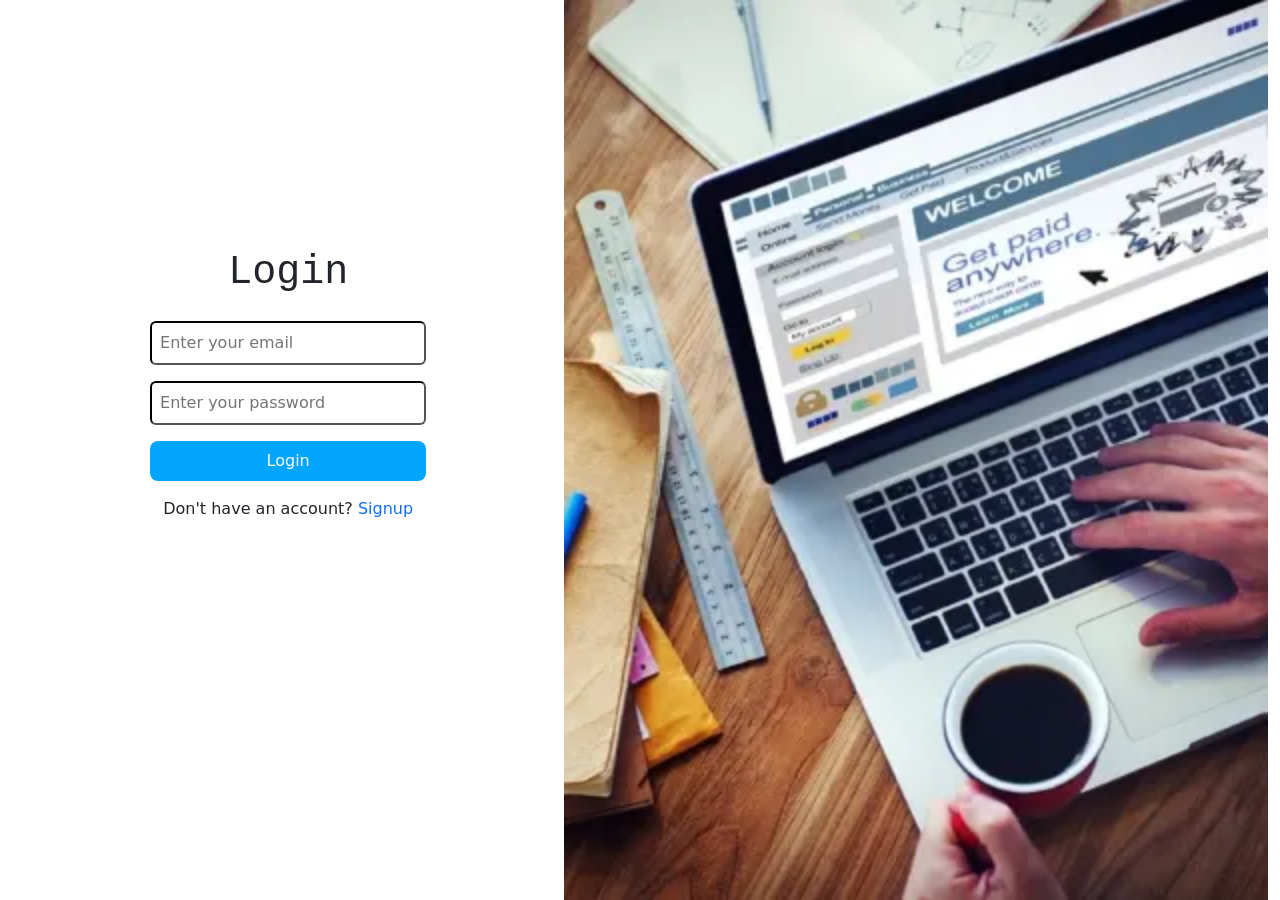
==== index.html @ 5fbc14e5 "structure changes" ====
<!doctype html>
<html lang="en">
  <head>
    <meta charset="UTF-8" />
    <meta name="viewport" content="width=device-width, initial-scale=1.0" />
    <title>Login-to-do-app</title>
    <link
      href="https://cdn.jsdelivr.net/npm/bootstrap@5.3.8/dist/css/bootstrap.min.css"
      rel="stylesheet"
      integrity="sha384-sRIl4kxILFvY47J16cr9ZwB07vP4J8+LH7qKQnuqkuIAvNWLzeN8tE5YBujZqJLB"
      crossorigin="anonymous"
    />
  </head>
  <body>
    <div class="container-fluid d-flex vh-100">
      <div
        class="w-100 w-sm-50 d-flex justify-content-center align-items-center"
      >
        <div
          class="form d-flex flex-column align-items-center pt-4 h-50 w-50 gap-3"
        >
          <h1 class="font-monospace">Login</h1>
          <input
            id="email"
            class="w-100 p-2 border-black rounded"
            type="email"
            placeholder="Enter your email"
          />
          <input
            id="password"
            class="w-100 p-2 border-black rounded"
            type="password"
            placeholder="Enter your password"
          />
          <button
            id="login-btn"
            class="w-100 p-2 border-0 rounded-3 text-light"
            style="background-color: rgb(2, 166, 255)"
          >
            Login
          </button>
          <p>
            Don't have an account?
            <a href="./html/registeration.html" class="text-decoration-none"
              >Signup</a
            >
          </p>
        </div>
      </div>

      <div class="w-sm-50 d-none d-sm-block">
        <img
          class="w-100 h-100 object-fit-cover"
          src="./html/image.webp"
          alt=""
        />
      </div>
    </div>

    <script
      src="https://cdn.jsdelivr.net/npm/bootstrap@5.3.8/dist/js/bootstrap.bundle.min.js"
      integrity="sha384-FKyoEForCGlyvwx9Hj09JcYn3nv7wiPVlz7YYwJrWVcXK/BmnVDxM+D2scQbITxI"
      crossorigin="anonymous"
    ></script>

    <script src="../javascript/login.js"></script>
  </body>
</html>
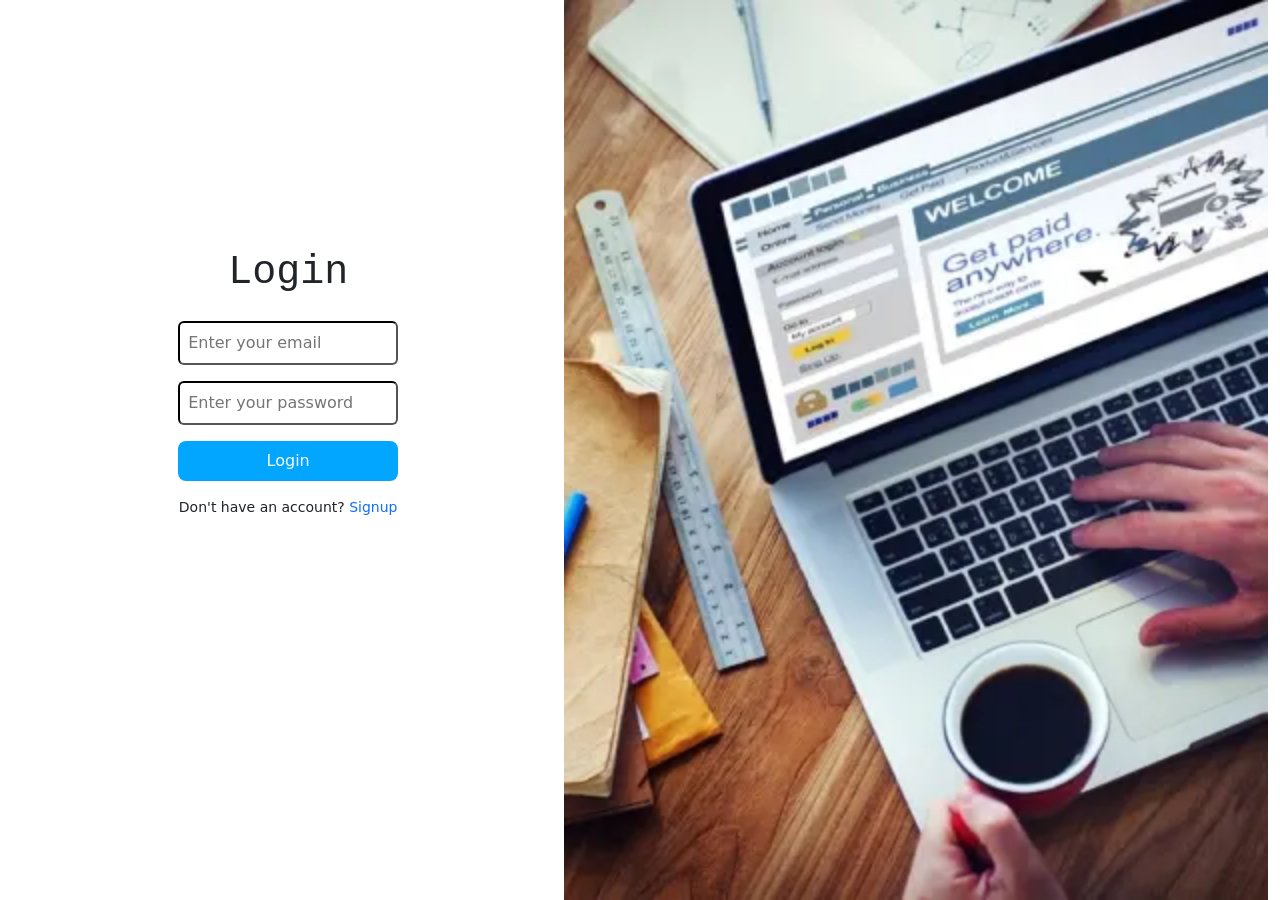
==== commit 34540180: "chanegs" ====
--- a/index.html
+++ b/index.html
@@ -12,12 +12,12 @@
     />
   </head>
   <body>
-    <div class="container-fluid d-flex vh-100">
+    <div class="container-fluid d-flex w-100 vh-100">
       <div
         class="w-100 w-sm-50 d-flex justify-content-center align-items-center"
       >
         <div
-          class="form d-flex flex-column align-items-center pt-4 h-50 w-50 gap-3"
+          class="form d-flex flex-column align-items-center pt-4 h-50 w-80 w-sm-50 gap-3"
         >
           <h1 class="font-monospace">Login</h1>
           <input
@@ -39,7 +39,7 @@
           >
             Login
           </button>
-          <p>
+          <p class="small">
             Don't have an account?
             <a href="./html/registeration.html" class="text-decoration-none"
               >Signup</a
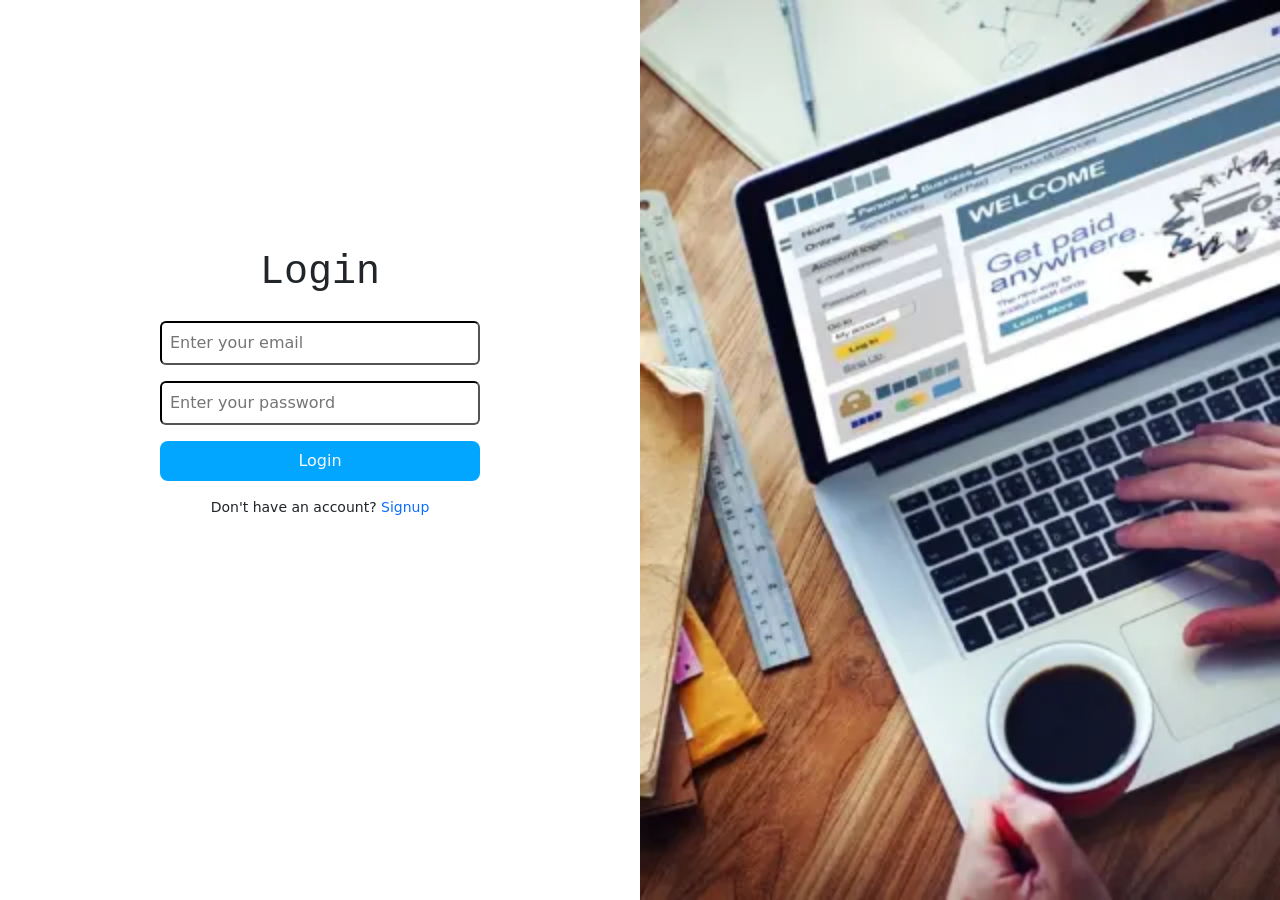
==== commit 296e8373: "updated" ====
--- a/index.html
+++ b/index.html
@@ -12,12 +12,12 @@
     />
   </head>
   <body>
-    <div class="container-fluid d-flex w-100 vh-100">
+    <div class="d-flex w-100 vh-100">
       <div
-        class="w-100 w-sm-50 d-flex justify-content-center align-items-center"
+        class="w-50 d-flex flex-grow-1 justify-content-center align-items-center"
       >
         <div
-          class="form d-flex flex-column align-items-center pt-4 h-50 w-80 w-sm-50 gap-3"
+          class="form d-flex flex-column align-items-center pt-4 h-50 w-50 gap-3"
         >
           <h1 class="font-monospace">Login</h1>
           <input
@@ -47,8 +47,7 @@
           </p>
         </div>
       </div>
-
-      <div class="w-sm-50 d-none d-sm-block">
+      <div class="w-50 d-none d-sm-block">
         <img
           class="w-100 h-100 object-fit-cover"
           src="./html/image.webp"
